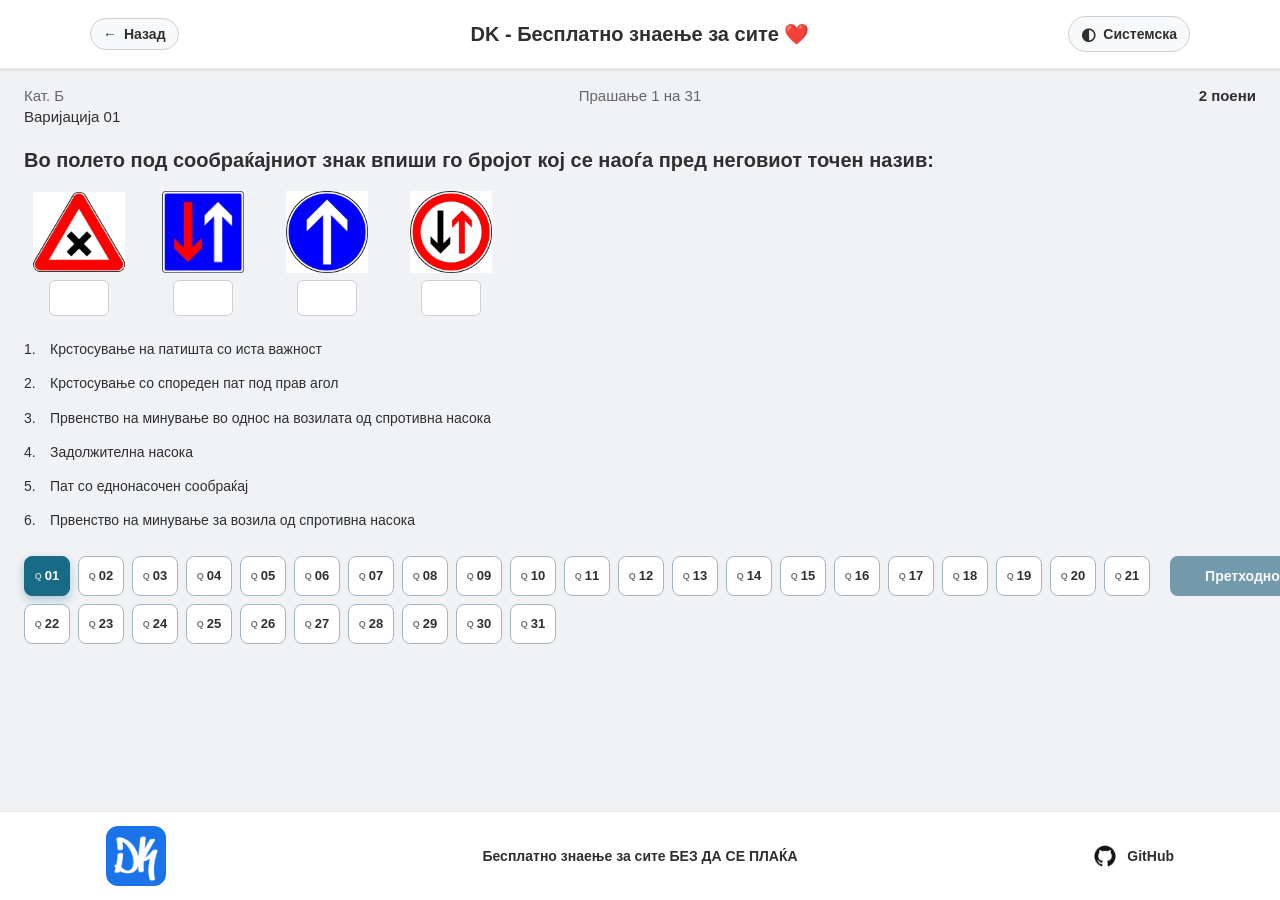
==== test/test.html @ d4192c90 "first initial PUSH F**K PAYING" ====
<!doctype html>
<html lang="mk">
  <head>
    <meta charset="UTF-8" />
    <meta name="viewport" content="width=device-width, initial-scale=1.0" />
    <link rel="icon" type="image/png" href="../assets/images/white dk logo.png" />
    <title>Тест за вежбање - Теорија за возачка</title>
    <link rel="stylesheet" href="../assets/css/styles.css" />
    <link rel="stylesheet" href="test.css" />
  </head>
  <body class="practice-test-page">
    <header class="header">
      <nav class="navbar" aria-label="Главна навигација">
        <a class="navbar-back" href="../testovi.html" aria-label="Назад на тестови">
          <span aria-hidden="true">&larr;</span>
          <span>Назад</span>
        </a>
        <h1>DK - Бесплатно знаење за сите ❤️</h1>
        <div class="navbar-theme">
          <button class="theme-button" id="themeToggle" type="button" aria-label="Промени тема">
            <span class="theme-icon" aria-hidden="true"></span>
            <span class="theme-name"></span>
          </button>
        </div>
      </nav>
    </header>

    <main class="exam-main">
      <div id="testStatus" class="test-status" role="status" aria-live="polite">
        Прашањата се вчитуваат...
      </div>
      <section id="exam" class="exam" aria-label="Тест со 31 прашање" hidden>
        <div class="exam-meta">
          <div class="exam-category">Кат. Б <span id="testVariation">Варијација 01</span></div>
          <div id="questionProgress" class="exam-progress">Прашање 1 на 31</div>
          <div id="questionPoints" class="exam-points">0 поени</div>
        </div>
        <section id="questionPanel" class="question-panel" aria-live="polite" tabindex="-1"></section>
        <div id="resultPanel" class="result-panel" role="status" hidden></div>
        <nav class="exam-navigation" aria-label="Навигација низ прашањата">
          <div id="questionNumbers" class="question-numbers"></div>
          <div class="exam-actions">
            <button id="previousQuestion" class="exam-button exam-button-muted" type="button">Претходно</button>
            <button id="nextQuestion" class="exam-button" type="button">Следно</button>
            <button id="finishTest" class="exam-button exam-button-finish" type="button">Заврши тест</button>
          </div>
        </nav>
      </section>
    </main>

    <footer class="site-footer">
      <div class="footer-logo">
        <img src="../assets/images/white dk logo.png" alt="DK" />
      </div>
      <p class="footer-message">Бесплатно знаење за сите БЕЗ ДА СЕ ПЛАЌА</p>
      <a class="footer-github" href="https://github.com/dule-d" target="_blank" rel="noopener noreferrer">
        <img src="../assets/images/github-logo.png" alt="" />
        <span>GitHub</span>
      </a>
    </footer>
    <script src="../assets/js/site.js" defer></script>
    <script src="themes.js" defer></script>
    <script src="test.js" defer></script>
  </body>
</html>
---- assets/css/styles.css ----
:root {
  color-scheme: light;
  --page-bg: #f0f2f5;
  --surface: #fff;
  --surface-muted: #f8f9fa;
  --surface-hover: #f5f5f5;
  --text: #2f2f2f;
  --text-muted: #666;
  --text-subtle: #888;
  --border: #d0d0d0;
  --border-soft: #e0e0e0;
  --border-muted: #e8e8e8;
  --primary: #1a73e8;
  --primary-hover: #e8f0fe;
  --success: #34a853;
  --success-bg: #e6f4ea;
  --error: #ea4335;
  --error-bg: #fce8e6;
  --reveal-bg: #fff8e1;
  --reveal-border: #ffe082;
  --github-logo-filter: none;
  --shadow: 0 1px 3px rgba(0, 0, 0, 0.1);
}
[data-theme="dark"] {
  color-scheme: dark;
  --page-bg: #151a22;
  --surface: #202733;
  --surface-muted: #283240;
  --surface-hover: #303c4c;
  --text: #e7edf5;
  --text-muted: #b0bdcd;
  --text-subtle: #98a7b9;
  --border: #536174;
  --border-soft: #465365;
  --border-muted: #3a4656;
  --primary: #79adff;
  --primary-hover: #293d59;
  --success: #56c276;
  --success-bg: #203c31;
  --error: #ff746c;
  --error-bg: #482d32;
  --reveal-bg: #443c29;
  --reveal-border: #71613c;
  --github-logo-filter: invert(1);
  --shadow: 0 2px 8px rgba(0, 0, 0, 0.24);
}
@media (prefers-color-scheme: dark) {
  [data-theme="system"] {
    color-scheme: dark;
    --page-bg: #151a22;
    --surface: #202733;
    --surface-muted: #283240;
    --surface-hover: #303c4c;
    --text: #e7edf5;
    --text-muted: #b0bdcd;
    --text-subtle: #98a7b9;
    --border: #536174;
    --border-soft: #465365;
    --border-muted: #3a4656;
    --primary: #79adff;
    --primary-hover: #293d59;
    --success: #56c276;
    --success-bg: #203c31;
    --error: #ff746c;
    --error-bg: #482d32;
    --reveal-bg: #443c29;
    --reveal-border: #71613c;
    --github-logo-filter: invert(1);
    --shadow: 0 2px 8px rgba(0, 0, 0, 0.24);
  }
}
* {
  box-sizing: border-box;
  margin: 0;
  padding: 0;
}
body {
  font-family: "Segoe UI", Arial, sans-serif;
  background: var(--page-bg);
  color: var(--text);
  font-size: 14px;
}
.header {
  background-color: var(--surface) !important;
  color: var(--text) !important;
  padding: 16px 20px;
  position: sticky;
  top: 0;
  z-index: 100;
  border-bottom: 1px solid var(--border-muted);
  box-shadow: var(--shadow);
}
.navbar {
  display: grid;
  grid-template-columns: 1fr auto 1fr;
  align-items: center;
  max-width: 1100px;
  margin: 0 auto;
}
.navbar-back {
  grid-column: 1;
  justify-self: start;
  display: inline-flex;
  align-items: center;
  gap: 7px;
  padding: 7px 12px;
  border: 1px solid var(--border);
  border-radius: 20px;
  background-color: var(--surface-muted) !important;
  color: var(--text) !important;
  border-color: var(--border) !important;
  font-weight: 600;
  text-decoration: none;
  transition: transform 0.15s;
}
.navbar-back:hover {
  background-color: var(--surface-hover) !important;
}
.navbar-back:focus-visible {
  outline: 2px solid var(--primary);
  outline-offset: 3px;
}
.header h1 {
  font-size: 20px;
  font-weight: 600;
  text-align: center;
  grid-column: 2;
}
.navbar-theme {
  grid-column: 3;
  justify-self: end;
  display: flex;
  align-items: center;
  gap: 8px;
}
.container {
  max-width: 1100px;
  margin: 0 auto;
  padding: 16px;
}
.filters {
  background: var(--surface);
  border-radius: 8px;
  padding: 12px 16px;
  margin-bottom: 16px;
  box-shadow: 0 1px 3px rgba(0, 0, 0, 0.1);
  display: flex;
  flex-wrap: wrap;
  align-items: center;
  gap: 8px;
}
.filters > label {
  font-weight: 600;
}
.cat-btn {
  padding: 6px 14px;
  border: 2px solid var(--border);
  border-radius: 20px;
  cursor: pointer;
  background: var(--surface);
  font-size: 13px;
  font-weight: 500;
  transition: all 0.15s;
}
.cat-btn:hover {
  border-color: var(--primary);
}
.cat-btn.active {
  background: var(--primary);
  color: white;
  border-color: var(--primary);
}
.cat-btn.active-all {
  background: var(--success);
  color: white;
  border-color: var(--success);
}
.toggle-group {
  margin-left: auto;
  display: flex;
  align-items: center;
  gap: 8px;
  flex-wrap: wrap;
}
.toggle-group label {
  cursor: pointer;
  user-select: none;
  display: flex;
  align-items: center;
  gap: 4px;
  font-size: 13px;
}
.theme-button {
  display: inline-flex;
  align-items: center;
  justify-content: center;
  gap: 7px;
  min-height: 36px;
  padding: 6px 12px;
  border: 1px solid var(--border);
  border-radius: 20px;
  background-color: var(--surface-muted) !important;
  color: var(--text) !important;
  border-color: var(--border) !important;
  font: inherit;
  font-weight: 600;
  cursor: pointer;
  transition: transform 0.15s;
}
.theme-button:hover {
  background-color: var(--surface-hover) !important;
}
.theme-button:active {
  transform: scale(0.97);
}
.theme-button:focus-visible {
  outline: 2px solid var(--primary);
  outline-offset: 3px;
}
.theme-icon {
  font-size: 17px;
  line-height: 1;
}
.clear-btn {
  padding: 5px 12px;
  border: 1px solid var(--border);
  border-radius: 6px;
  cursor: pointer;
  background: var(--surface);
  font-size: 12px;
}
.clear-btn:hover {
  background: var(--surface-hover);
}
.stats {
  color: var(--text-muted);
  font-size: 13px;
  margin-top: 8px;
  text-align: center;
}
.question {
  background: var(--surface);
  border-radius: 8px;
  margin-bottom: 12px;
  box-shadow: var(--shadow);
  overflow: hidden;
}
.q-header {
  background: var(--surface-muted);
  padding: 10px 16px;
  border-bottom: 1px solid var(--border-muted);
  display: flex;
  justify-content: space-between;
  align-items: center;
  flex-wrap: wrap;
  gap: 8px;
}
.q-number {
  font-weight: 700;
  color: var(--primary);
}
.q-categories {
  color: var(--text-muted);
  font-size: 12px;
}
.q-points {
  color: var(--text-subtle);
  font-size: 12px;
}
.q-body {
  padding: 14px 16px;
}
.q-text {
  font-size: 14px;
  line-height: 1.5;
  margin-bottom: 12px;
  white-space: pre-wrap;
}
.q-image {
  margin-bottom: 12px;
}
.q-image img {
  max-width: 100%;
  max-height: 300px;
  border: 1px solid var(--border-muted);
  border-radius: 4px;
  cursor: pointer;
  transition: opacity 0.15s;
}
.q-image img:hover {
  opacity: 0.85;
}
.answers {
  display: flex;
  flex-direction: column;
  gap: 6px;
}
.answer-option {
  display: flex;
  align-items: flex-start;
  gap: 8px;
  padding: 8px 10px;
  border: 1px solid var(--border-soft);
  border-radius: 6px;
  cursor: pointer;
  transition: all 0.15s;
}
.answer-option:hover {
  background: var(--surface-hover);
}
.answer-option.correct-ans {
  background: var(--success-bg);
  border-color: var(--success);
}
.answer-option.wrong-ans {
  background: var(--error-bg);
  border-color: var(--error);
}
.answer-option input {
  margin-top: 3px;
}
.answer-text {
  flex: 1;
}
.answer-image {
  max-width: 180px;
  max-height: 120px;
  object-fit: contain;
}
.badge {
  font-size: 11px;
  font-weight: 600;
  padding: 1px 7px;
  border-radius: 10px;
  white-space: nowrap;
}
.badge-ok {
  background: var(--success);
  color: white;
}
.badge-no {
  background: var(--error);
  color: white;
}
.reveal-btn {
  padding: 4px 12px;
  border: 1px solid var(--primary);
  border-radius: 6px;
  cursor: pointer;
  background: var(--surface);
  color: var(--primary);
  font-size: 12px;
  font-weight: 500;
  margin-top: 10px;
  transition: all 0.15s;
}
.reveal-btn:hover {
  background: var(--primary-hover);
}
.reveal-answer {
  margin-top: 8px;
  padding: 8px 12px;
  background: var(--reveal-bg);
  border: 1px solid var(--reveal-border);
  border-radius: 6px;
  font-size: 13px;
  display: none;
}
.reveal-answer.show {
  display: block;
}
.matching-grid {
  display: flex;
  flex-wrap: wrap;
  gap: 20px;
}
.matching-images {
  display: flex;
  flex-wrap: wrap;
  gap: 10px;
  flex: 1;
  min-width: 260px;
}
.matching-img-box {
  text-align: center;
  border: 1px solid var(--border-muted);
  border-radius: 6px;
  padding: 8px;
  background: var(--surface-muted);
  width: 130px;
}
.matching-img-box img {
  max-width: 110px;
  max-height: 85px;
  cursor: pointer;
  border-radius: 3px;
}
.matching-img-box .img-label {
  font-size: 11px;
  color: var(--text-subtle);
  margin-top: 4px;
}
.matching-img-box select {
  margin-top: 4px;
  padding: 2px 4px;
  font-size: 12px;
  width: 50px;
}
.matching-answers {
  flex: 1;
  min-width: 260px;
}
.matching-answer-row {
  display: flex;
  align-items: center;
  gap: 8px;
  padding: 3px 0;
}
.matching-answer-row .num {
  width: 24px;
  font-weight: 600;
  color: var(--text-muted);
  text-align: right;
}
.matching-answer-row .text {
  flex: 1;
}
.match-status {
  font-size: 11px;
  display: block;
  margin-top: 2px;
}
.fill-in-box {
  display: flex;
  align-items: center;
  gap: 8px;
  margin-top: 8px;
  flex-wrap: wrap;
}
.fill-in-box input {
  padding: 6px 8px;
  border: 1px solid var(--border);
  border-radius: 4px;
  font-size: 14px;
  width: 120px;
}
.fill-in-box input:focus {
  border-color: var(--primary);
  outline: none;
}
.fill-in-box .fill-status {
  font-size: 13px;
  font-weight: 600;
}
.fill-ok {
  color: var(--success);
}
.fill-no {
  color: var(--error);
}
.lightbox {
  display: none;
  position: fixed;
  z-index: 1000;
  top: 0;
  left: 0;
  width: 100%;
  height: 100%;
  background: rgba(0, 0, 0, 0.85);
  cursor: pointer;
}
.lightbox img {
  display: block;
  max-width: 90%;
  max-height: 90%;
  margin: auto;
  position: absolute;
  top: 50%;
  left: 50%;
  transform: translate(-50%, -50%);
}
.lightbox .close {
  position: absolute;
  top: 16px;
  right: 24px;
  color: white;
  font-size: 36px;
  font-weight: bold;
  cursor: pointer;
  line-height: 1;
}
@media (max-width: 600px) {
  .header {
    padding: 12px 14px;
  }
  .navbar {
    grid-template-columns: auto minmax(0, 1fr) auto;
    gap: 8px;
  }
  .navbar-back {
    grid-column: 1;
    gap: 4px;
    padding: 6px 8px;
    font-size: 12px;
  }
  .header h1 {
    grid-column: 2;
    min-width: 0;
    overflow: hidden;
    font-size: 14px;
    text-overflow: ellipsis;
    white-space: nowrap;
  }
  .navbar-theme {
    grid-column: 3;
    gap: 5px;
  }
  .theme-button {
    min-height: 34px;
    gap: 5px;
    padding: 5px 9px;
    font-size: 12px;
  }
  .filters {
    flex-direction: column;
    align-items: stretch;
  }
  .toggle-group {
    margin-left: 0;
  }
}
.site-footer {
  display: grid;
  grid-template-columns: 1fr auto 1fr;
  align-items: center;
  gap: 16px;
  min-height: 88px;
  padding: 14px max(20px, calc((100vw - 1100px) / 2 + 16px));
  border-top: 1px solid var(--border-muted);
  background: var(--surface);
  color: var(--text);
}
.home-page,
.testovi-page {
  display: flex;
  min-height: 100vh;
  flex-direction: column;
}
.home-spacer {
  display: grid;
  flex: 1;
  place-items: center;
}
.home-footer {
  display: grid;
  grid-template-columns: repeat(2, minmax(0, 1fr));
  gap: 20px;
  width: min(900px, 100%);
  margin: auto;
  padding: 32px 20px;
}
.home-button {
  display: inline-flex;
  min-height: 112px;
  align-items: center;
  justify-content: center;
  padding: 20px;
  border: 2px solid var(--primary);
  border-radius: 12px;
  background: var(--primary);
  color: #fff;
  font-size: 24px;
  font-weight: 700;
  text-align: center;
  text-decoration: none;
  box-shadow: var(--shadow);
  transition: transform 0.15s, filter 0.15s;
}
.home-button:hover {
  filter: brightness(1.08);
  transform: translateY(-2px);
}
.home-button:focus-visible {
  outline: 3px solid var(--success);
  outline-offset: 3px;
}
.home-button-secondary {
  border-color: var(--success);
  background: var(--success);
}
.page-main {
  display: grid;
  flex: 1;
  place-items: center;
  padding: 32px 16px;
}
.empty-state {
  width: min(560px, 100%);
  padding: 32px;
  border-radius: 12px;
  background: var(--surface);
  box-shadow: var(--shadow);
  text-align: center;
}
.empty-state h2 {
  margin-bottom: 12px;
  font-size: 28px;
}
.empty-state p {
  margin-bottom: 24px;
  color: var(--text-muted);
  line-height: 1.6;
}
.empty-state .home-button {
  min-height: 52px;
  padding: 12px 20px;
  font-size: 16px;
}
.footer-logo {
  justify-self: start;
  display: grid;
  width: 60px;
  height: 60px;
  place-items: center;
  border-radius: 12px;
  background: var(--primary);
}
.footer-logo img {
  display: block;
  width: 52px;
  height: 52px;
  object-fit: contain;
}
.footer-message {
  text-align: center;
  font-weight: 600;
}
.footer-github {
  justify-self: end;
  display: inline-flex;
  align-items: center;
  gap: 8px;
  color: var(--text);
  text-decoration: none;
  font-weight: 600;
}
.footer-github:hover {
  text-decoration: underline;
}
.footer-github img {
  width: 28px;
  height: 28px;
  filter: var(--github-logo-filter);
}
@media (max-width: 600px) {
  .home-footer {
    gap: 12px;
    padding: 24px 14px 32px;
  }
  .home-button {
    min-height: 90px;
    padding: 14px 8px;
    font-size: 20px;
  }
  .empty-state {
    padding: 24px 18px;
  }
  .site-footer {
    grid-template-columns: auto 1fr auto;
    gap: 10px;
    padding: 14px;
  }
  .footer-logo img {
    width: 36px;
    height: 36px;
  }
  .footer-logo {
    width: 44px;
    height: 44px;
  }
  .footer-message {
    font-size: 11px;
  }
  .footer-github {
    gap: 4px;
    font-size: 12px;
  }
  .footer-github img {
    width: 22px;
    height: 22px;
  }
}
---- test/test.css ----
.practice-test-page {
  min-height: 100vh;
  display: flex;
  flex-direction: column;
}
.exam-main {
  width: min(100%, 1380px);
  margin: 0 auto;
  padding: 18px 24px 28px;
  flex: 1;
}
.test-status {
  margin: 28px auto;
  color: var(--text-muted);
  text-align: center;
}
.test-status.is-error {
  color: var(--error);
}
.exam-meta {
  display: grid;
  grid-template-columns: 1fr 1fr 1fr;
  align-items: start;
  gap: 12px;
  margin-bottom: 20px;
  color: var(--text-muted);
  font-size: 15px;
}
.exam-category span {
  display: block;
  margin-top: 4px;
  color: var(--text);
}
.exam-progress {
  text-align: center;
}
.exam-points {
  color: var(--text);
  text-align: right;
  font-weight: 600;
}
.question-panel {
  min-height: 330px;
}
.exam-question {
  color: var(--text);
  font-size: 20px;
  line-height: 1.5;
  white-space: pre-wrap;
  margin-bottom: 16px;
}
.exam-image {
  margin: 14px 0 18px;
}
.exam-image img {
  display: block;
  max-width: 100%;
  max-height: 340px;
  object-fit: contain;
  border-radius: 4px;
}
.exam-answers {
  display: flex;
  flex-direction: column;
  gap: 7px;
}
.exam-answer {
  display: flex;
  align-items: flex-start;
  gap: 9px;
  padding: 7px 0;
  color: var(--text);
  line-height: 1.45;
  cursor: pointer;
}
.exam-answer input {
  flex: 0 0 auto;
  margin-top: 4px;
  accent-color: var(--primary);
}
.exam-answer.is-correct {
  color: var(--success);
}
.exam-answer.is-incorrect {
  color: var(--error);
}
.exam-answer-image {
  display: block;
  max-width: 180px;
  max-height: 130px;
  object-fit: contain;
}
.matching-image-list {
  display: flex;
  flex-wrap: wrap;
  gap: 14px;
  margin: 10px 0 20px;
}
.matching-image-item {
  display: flex;
  width: 110px;
  flex-direction: column;
  align-items: center;
  gap: 7px;
}
.matching-image-item img {
  width: 92px;
  height: 82px;
  object-fit: contain;
}
.matching-image-item input {
  width: 60px;
  height: 36px;
  border: 1px solid var(--border);
  border-radius: 6px;
  background: var(--surface);
  color: var(--text);
  font: inherit;
  text-align: center;
}
.matching-image-item input[aria-invalid="false"] {
  border-color: var(--success);
  background: var(--success-bg);
}
.matching-image-item input[aria-invalid="true"] {
  border-color: var(--error);
  background: var(--error-bg);
}
.matching-answer-list {
  display: grid;
  gap: 8px;
  color: var(--text);
  line-height: 1.45;
}
.matching-answer-row {
  display: grid;
  grid-template-columns: 22px 1fr;
  gap: 4px;
}
.matching-answer-row strong {
  font-weight: 500;
}
.fill-answer {
  display: flex;
  align-items: center;
  flex-wrap: wrap;
  gap: 10px;
  color: var(--text);
}
.fill-answer input {
  width: min(260px, 100%);
  min-height: 40px;
  padding: 8px 10px;
  border: 1px solid var(--border);
  border-radius: 6px;
  background: var(--surface);
  color: var(--text);
  font: inherit;
}
.fill-correct-answer {
  margin-top: 10px;
  color: var(--success);
  font-weight: 600;
}
.exam-navigation {
  display: flex;
  align-items: flex-start;
  gap: 20px;
  margin-top: 22px;
}
.question-numbers {
  display: grid;
  grid-template-columns: repeat(21, 46px);
  gap: 8px;
}
.question-number {
  display: inline-flex;
  width: 46px;
  height: 40px;
  align-items: center;
  justify-content: center;
  gap: 3px;
  border: 1px solid color-mix(in srgb, var(--exam-accent) 34%, var(--border-soft));
  border-radius: 8px;
  background: var(--surface);
  color: var(--text);
  font: inherit;
  font-size: 13px;
  font-weight: 700;
  cursor: pointer;
  transition: background 0.15s, color 0.15s, transform 0.15s;
}
.question-number span {
  font-size: 9px;
  font-weight: 800;
  opacity: 0.68;
}
.question-number:hover,
.question-number:focus-visible {
  border-color: var(--exam-accent);
  transform: translateY(-2px);
}
.question-number.is-current {
  border-color: var(--exam-accent);
  background: var(--exam-accent);
  color: #fff;
  box-shadow: 0 4px 10px color-mix(in srgb, var(--exam-accent) 30%, transparent);
}
.question-number.is-answered:not(.is-current) {
  border-color: var(--success);
  box-shadow: inset 0 -3px 0 var(--success);
}
.question-number.is-wrong:not(.is-current) {
  border-color: var(--error);
  box-shadow: inset 0 -3px 0 var(--error);
}
.exam-actions {
  display: flex;
  flex: 0 0 auto;
  gap: 12px;
  margin-left: auto;
}
.exam-button {
  min-width: 145px;
  min-height: 40px;
  padding: 8px 16px;
  border: 0;
  border-radius: 8px;
  background: var(--exam-accent, #2384b8);
  color: #fff;
  font: inherit;
  font-weight: 650;
  cursor: pointer;
  transition: background 0.15s, transform 0.15s;
}
.exam-button:hover:not(:disabled) {
  background: var(--exam-accent-hover, #176b87);
  transform: translateY(-1px);
}
.exam-button:focus-visible,
.question-number:focus-visible {
  outline: 2px solid var(--primary);
  outline-offset: 2px;
}
.exam-button:disabled {
  cursor: not-allowed;
  opacity: 0.55;
}
.exam-button-muted {
  background: var(--exam-accent-hover, #176b87);
}
.exam-button-finish {
  display: none;
  background: var(--success);
}
.exam-button-finish.is-visible {
  display: inline-block;
}
.result-panel {
  margin: 14px 0;
  padding: 14px 16px;
  border: 1px solid var(--border-soft);
  border-radius: 8px;
  background: var(--surface-muted);
  color: var(--text);
  line-height: 1.5;
}
.result-panel strong {
  color: var(--primary);
  font-size: 18px;
}
.result-panel button {
  margin-left: 12px;
  padding: 6px 10px;
  border: 1px solid var(--exam-accent);
  border-radius: 8px;
  background: var(--surface);
  color: var(--exam-accent);
  font: inherit;
  cursor: pointer;
}
@supports not (background: color-mix(in srgb, #000, #fff)) {
  .question-number {
    border-color: var(--border-soft);
  }
  .exam-button-muted {
    background: var(--exam-accent-hover, #176b87);
  }
}
.test-selector {
  width: min(1120px, 100%);
  margin: auto;
  padding: 30px;
  border-radius: 18px;
  background: var(--surface);
  box-shadow: var(--shadow);
}
.test-selector h2 {
  margin-bottom: 8px;
  font-size: 30px;
}
.test-selector > p {
  margin-bottom: 24px;
  color: var(--text-muted);
  line-height: 1.6;
}
.test-card-grid {
  display: grid;
  grid-template-columns: repeat(4, minmax(0, 1fr));
  gap: 14px;
}
.test-card {
  --card-accent: #176b87;
  display: grid;
  min-height: 118px;
  grid-template-columns: 48px 1fr;
  grid-template-rows: 1fr 1fr;
  align-items: center;
  gap: 0 12px;
  padding: 16px;
  border: 1px solid var(--border-soft);
  border-left: 5px solid var(--card-accent);
  border-radius: 12px;
  background: var(--surface-muted);
  color: var(--text);
  text-decoration: none;
  transition: transform 0.16s, box-shadow 0.16s, background 0.16s;
}
.test-card:hover {
  transform: translateY(-3px);
  background: var(--surface);
  box-shadow: 0 8px 18px color-mix(in srgb, var(--card-accent) 20%, transparent);
}
.test-card:focus-visible {
  outline: 3px solid var(--card-accent);
  outline-offset: 3px;
}
.test-card-number {
  display: grid;
  width: 46px;
  height: 46px;
  grid-row: 1 / span 2;
  place-items: center;
  border-radius: 10px;
  background: var(--card-accent);
  color: #fff;
  font-size: 17px;
  font-weight: 800;
}
.test-card-title {
  align-self: end;
  font-size: 17px;
  font-weight: 700;
}
.test-card-detail {
  display: flex;
  align-self: start;
  justify-content: space-between;
  margin-top: 5px;
  color: var(--text-muted);
  font-size: 13px;
}
.test-card-detail span {
  color: var(--card-accent);
  font-size: 17px;
  font-weight: 800;
  line-height: 1;
}
.random-test-button {
  display: inline-flex;
  min-height: 48px;
  align-items: center;
  gap: 12px;
  margin-bottom: 24px;
  padding: 11px 20px;
  border: 0;
  border-radius: 999px;
  background: linear-gradient(110deg, #176b87, #7046a1 55%, #a13d72);
  color: #fff;
  font: inherit;
  font-weight: 700;
  cursor: pointer;
  box-shadow: 0 5px 14px rgba(67, 61, 131, 0.25);
  transition: transform 0.16s, box-shadow 0.16s;
}
.random-test-button:hover {
  transform: translateY(-2px);
  box-shadow: 0 8px 18px rgba(67, 61, 131, 0.32);
}
.random-test-button:focus-visible {
  outline: 3px solid var(--primary);
  outline-offset: 3px;
}
.random-test-button > span:first-child,
.random-test-arrow {
  font-size: 19px;
}
.test-selector-back {
  display: inline-block;
  margin-top: 22px;
  color: var(--text-muted);
  font-weight: 600;
  text-decoration-thickness: 1px;
  text-underline-offset: 4px;
}
@media (max-width: 1000px) {
  .exam-navigation {
    flex-direction: column;
  }
  .question-numbers {
    grid-template-columns: repeat(15, 46px);
  }
  .exam-actions {
    margin-left: 0;
  }
  .test-card-grid {
    grid-template-columns: repeat(3, minmax(0, 1fr));
  }
}
@media (max-width: 640px) {
  .exam-main {
    padding: 14px 16px 24px;
  }
  .exam-meta {
    font-size: 13px;
  }
  .exam-question {
    font-size: 17px;
  }
  .question-numbers {
    grid-template-columns: repeat(6, 46px);
    gap: 7px;
  }
  .exam-actions {
    width: 100%;
    gap: 8px;
  }
  .exam-button {
    min-width: 0;
    flex: 1;
    padding: 8px;
  }
  .result-panel button {
    display: block;
    margin: 10px 0 0;
  }
  .test-selector {
    padding: 22px 16px;
  }
  .test-selector h2 {
    font-size: 25px;
  }
  .test-card-grid {
    grid-template-columns: repeat(2, minmax(0, 1fr));
    gap: 10px;
  }
  .random-test-button {
    width: 100%;
    justify-content: center;
  }
  .test-card {
    min-height: 104px;
    grid-template-columns: 38px 1fr;
    gap: 0 8px;
    padding: 12px 9px;
  }
  .test-card-number {
    width: 38px;
    height: 38px;
    font-size: 14px;
  }
  .test-card-title {
    font-size: 15px;
  }
  .test-card-detail {
    font-size: 11px;
  }
}
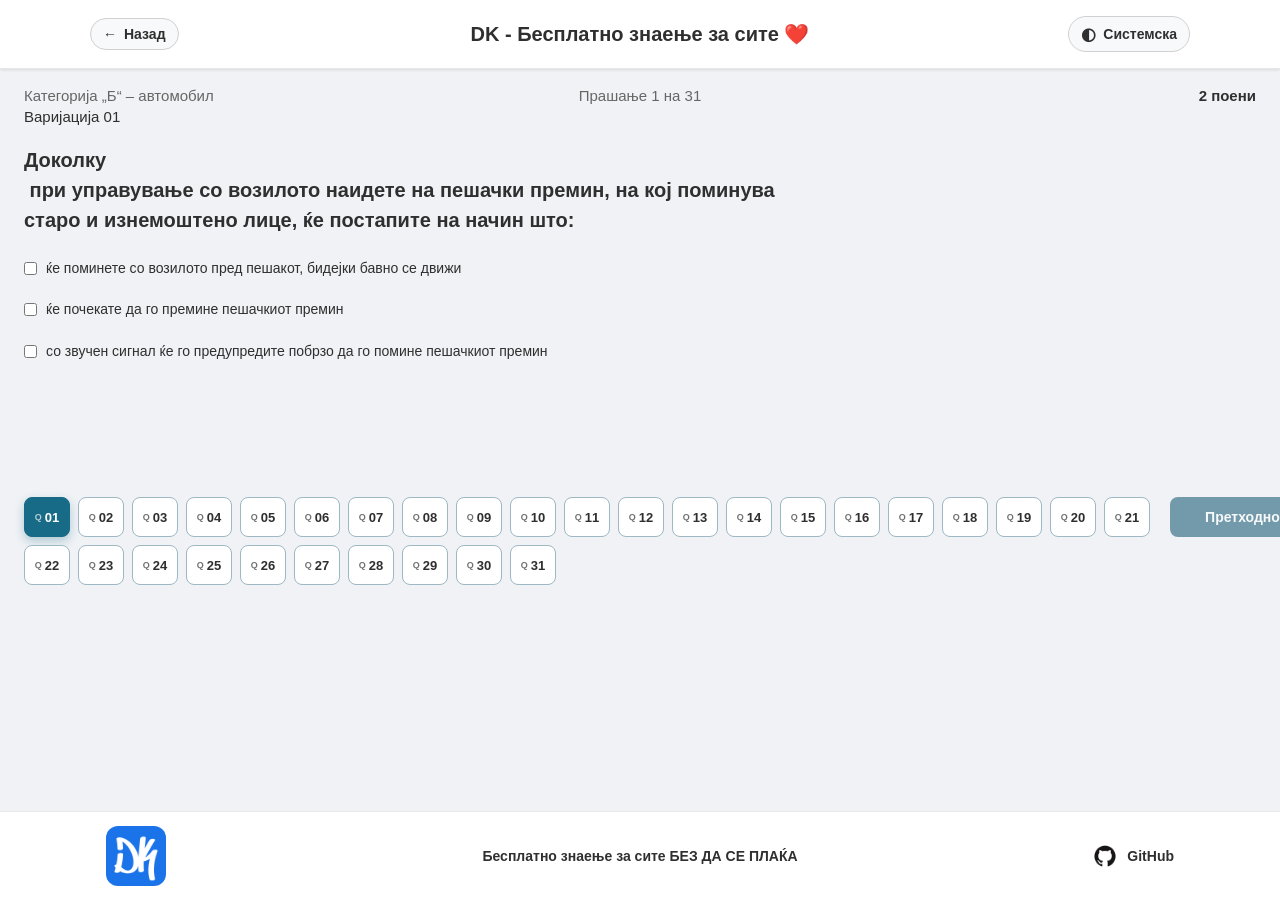
==== commit 5d3bf90a: "fix za testojte - delenje po kategori" ====
--- a/test/test.html
+++ b/test/test.html
@@ -31,7 +31,7 @@
       </div>
       <section id="exam" class="exam" aria-label="Тест со 31 прашање" hidden>
         <div class="exam-meta">
-          <div class="exam-category">Кат. Б <span id="testVariation">Варијација 01</span></div>
+          <div class="exam-category">Категорија „Б“ – автомобил <span id="testVariation">Варијација 01</span></div>
           <div id="questionProgress" class="exam-progress">Прашање 1 на 31</div>
           <div id="questionPoints" class="exam-points">0 поени</div>
         </div>
--- a/test/test.css
+++ b/test/test.css
@@ -303,6 +303,11 @@
   margin-bottom: 24px;
   color: var(--text-muted);
   line-height: 1.6;
+}
+.test-category h3 {
+  margin-bottom: 16px;
+  color: var(--text);
+  font-size: 21px;
 }
 .test-card-grid {
   display: grid;
